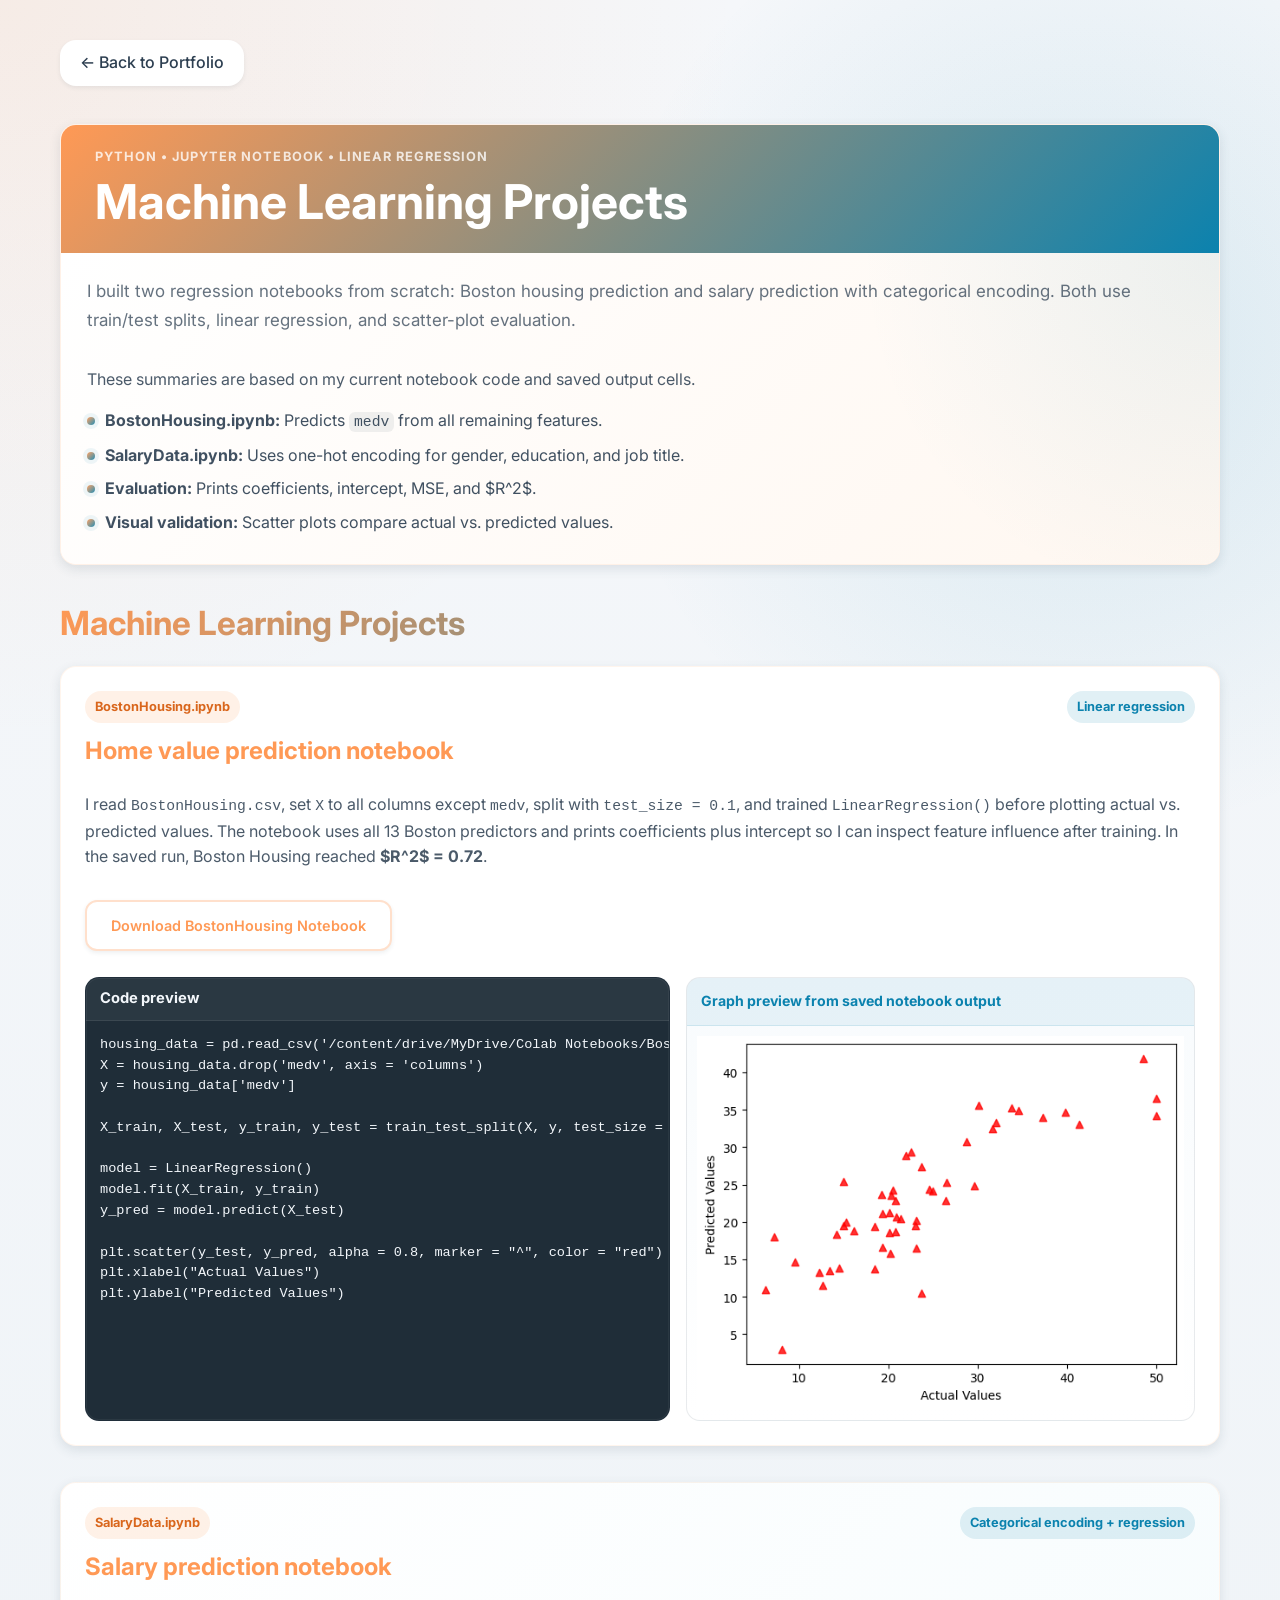
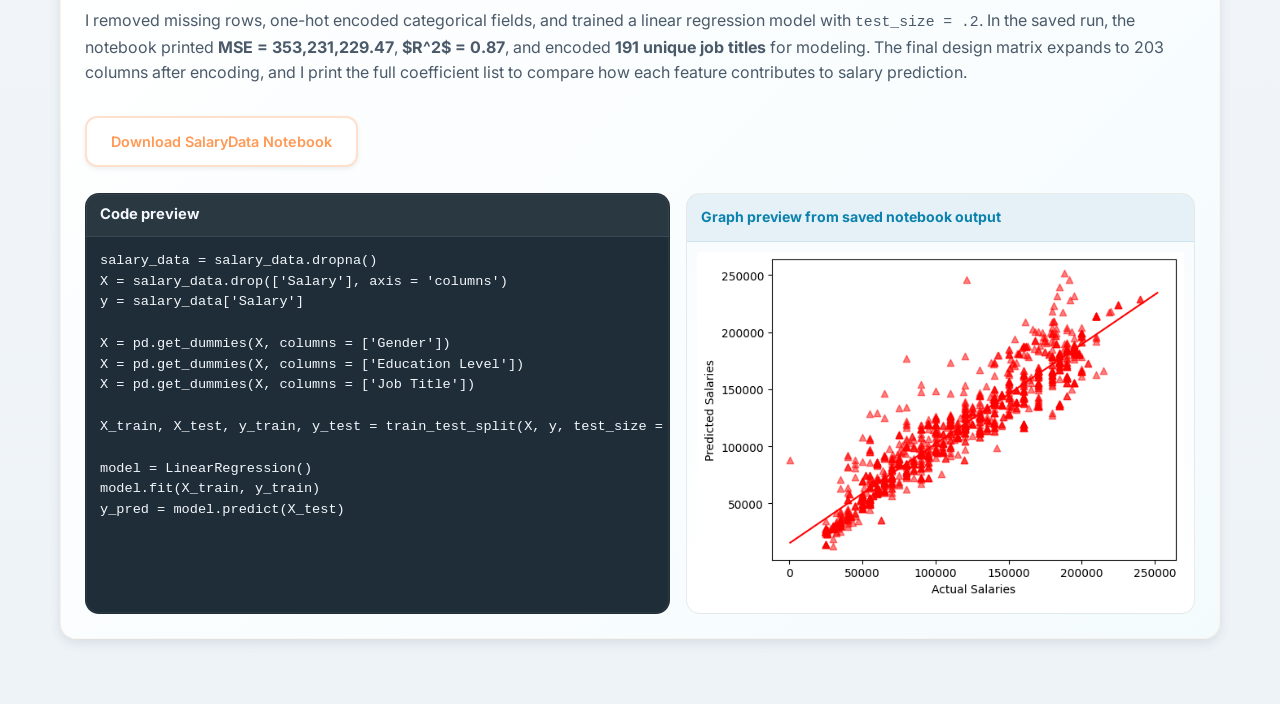
==== machine-learning.html @ 93d7e2ae "feat: add light skeuomorphic design system with interactive header and project carousel - Implemente" ====
<!DOCTYPE html>
<html lang="en">
<head>
    <meta charset="UTF-8">
    <meta name="viewport" content="width=device-width, initial-scale=1.0">
    <title>Machine Learning | Nathan Jeong</title>
    <link rel="stylesheet" href="shared.css">
    <link rel="stylesheet" href="ml.css">
</head>
<body class="ml-page">
    <div class="showcase-shell ml-shell">
        <div class="ml-header-wrapper">
            <a class="btn-back back-link" href="index.html">← Back to Portfolio</a>
            <header class="hero card ml-hero">
                <div class="hero-banner ml-hero-banner">
                    <div class="ml-banner-copy">
                        <p class="ml-banner-kicker">Python • Jupyter Notebook • Linear Regression</p>
                        <h1>Machine Learning Projects</h1>
                    </div>
                </div>

                <div class="hero-body ml-hero-body">
                    <div class="hero-copy ml-hero-copy">
                        <p class="hero-lead ml-hero-lead">
                            I built two regression notebooks from scratch: Boston housing prediction and salary prediction with categorical encoding. Both use train/test splits, linear regression, and scatter-plot evaluation.
                        </p>
                    </div>

                    <div class="login-callout ml-callout">
                    <p>These summaries are based on my current notebook code and saved output cells.</p>
                    <ul class="ml-focus-list">
                        <li><strong>BostonHousing.ipynb:</strong> Predicts <code>medv</code> from all remaining features.</li>
                        <li><strong>SalaryData.ipynb:</strong> Uses one-hot encoding for gender, education, and job title.</li>
                        <li><strong>Evaluation:</strong> Prints coefficients, intercept, MSE, and $R^2$.</li>
                        <li><strong>Visual validation:</strong> Scatter plots compare actual vs. predicted values.</li>
                    </ul>
                </div>
            </div>
        </header>
    </div>
    </div>

    <main class="container ml-main">
        <section class="section ml-section">
            <div class="section-heading">
                <h2>Machine Learning Projects</h2>
            </div>

            <article class="card experiment-card ml-project-card">
                <div class="experiment-topline">
                    <span class="experiment-badge">BostonHousing.ipynb</span>
                    <span class="experiment-meta">Linear regression</span>
                </div>
                <h3>Home value prediction notebook</h3>
                <p>
                    I read <code>BostonHousing.csv</code>, set <code>X</code> to all columns except
                    <code>medv</code>, split with <code>test_size = 0.1</code>, and trained
                    <code>LinearRegression()</code> before plotting actual vs. predicted values.
                    The notebook uses all 13 Boston predictors and prints coefficients plus intercept
                    so I can inspect feature influence after training. In the saved run,
                    Boston Housing reached <strong>$R^2$ = 0.72</strong>.
                </p>
                <div class="download-row">
                    <a class="btn btn-secondary" href="BostonHousing.ipynb" download>Download BostonHousing Notebook</a>
                </div>
                <div class="preview-grid">
                    <div class="code-panel">
                        <h4>Code preview</h4>
                        <pre><code>housing_data = pd.read_csv('/content/drive/MyDrive/Colab Notebooks/BostonHousing.csv')
X = housing_data.drop('medv', axis = 'columns')
y = housing_data['medv']

X_train, X_test, y_train, y_test = train_test_split(X, y, test_size = 0.1)

model = LinearRegression()
model.fit(X_train, y_train)
y_pred = model.predict(X_test)

plt.scatter(y_test, y_pred, alpha = 0.8, marker = "^", color = "red")
plt.xlabel("Actual Values")
plt.ylabel("Predicted Values")</code></pre>
                    </div>
                    <figure class="graph-panel">
                        <figcaption>Graph preview from saved notebook output</figcaption>
                        <img src="boston-graph-preview.png" alt="Boston Housing notebook scatter plot of actual versus predicted values" />
                    </figure>
                </div>
            </article>

            <article class="card experiment-card experiment-card-accent ml-project-card">
                <div class="experiment-topline">
                    <span class="experiment-badge">SalaryData.ipynb</span>
                    <span class="experiment-meta">Categorical encoding + regression</span>
                </div>
                <h3>Salary prediction notebook</h3>
                <p>
                    I removed missing rows, one-hot encoded categorical fields, and trained a linear
                    regression model with <code>test_size = .2</code>. In the saved run, the notebook
                    printed <strong>MSE = 353,231,229.47</strong>, <strong>$R^2$ = 0.87</strong>, and
                    encoded <strong>191 unique job titles</strong> for modeling.
                    The final design matrix expands to 203 columns after encoding, and I print the full
                    coefficient list to compare how each feature contributes to salary prediction.
                </p>
                <div class="download-row">
                    <a class="btn btn-secondary" href="SalaryData.ipynb" download>Download SalaryData Notebook</a>
                </div>
                <div class="preview-grid">
                    <div class="code-panel">
                        <h4>Code preview</h4>
                        <pre><code>salary_data = salary_data.dropna()
X = salary_data.drop(['Salary'], axis = 'columns')
y = salary_data['Salary']

X = pd.get_dummies(X, columns = ['Gender'])
X = pd.get_dummies(X, columns = ['Education Level'])
X = pd.get_dummies(X, columns = ['Job Title'])

X_train, X_test, y_train, y_test = train_test_split(X, y, test_size = .2)

model = LinearRegression()
model.fit(X_train, y_train)
y_pred = model.predict(X_test)</code></pre>
                    </div>
                    <figure class="graph-panel">
                        <figcaption>Graph preview from saved notebook output</figcaption>
                        <img src="salary-graph-preview.png" alt="Salary notebook scatter plot of actual salaries versus predicted salaries" />
                    </figure>
                </div>
            </article>
        </section>
    </main>

</body>
</html>
---- shared.css ----
/* ============================================
   Light Skeuomorphic Design System
   ============================================ */

@import url('https://fonts.googleapis.com/css2?family=Inter:wght@400;500;600;700&display=swap');

/* ============================================
   CSS Variables - 5 Color Palette
   ============================================ */
:root {
    /* Colors */
    --color-primary-white: #FFFFFF;
    --color-soft-gray: #F5F7FA;
    --color-light-orange: #FFE0CC;
    --color-medium-orange: #FF9955;
    --color-accent-teal: #0B82AE;
    --color-charcoal: #2C3E50;
    
    /* Shadows */
    --shadow-sm: 0 2px 4px rgba(44, 62, 80, 0.08);
    --shadow-md: 0 4px 12px rgba(44, 62, 80, 0.12);
    --shadow-lg: 0 8px 24px rgba(44, 62, 80, 0.15);
    --shadow-inset: inset 0 2px 4px rgba(44, 62, 80, 0.06);
    
    /* Borders */
    --border-radius-sm: 8px;
    --border-radius-md: 12px;
    --border-radius-lg: 16px;
    --border-radius-xl: 20px;
    
    /* Transitions */
    --transition-fast: 200ms ease;
    --transition-normal: 300ms ease;
}

/* ============================================
   Global Styles
   ============================================ */
* {
    margin: 0;
    padding: 0;
    box-sizing: border-box;
}

body {
    font-family: 'Inter', -apple-system, BlinkMacSystemFont, 'Segoe UI', sans-serif;
    background-color: var(--color-soft-gray);
    color: var(--color-charcoal);
    line-height: 1.6;
    -webkit-font-smoothing: antialiased;
    -moz-osx-font-smoothing: grayscale;
}

/* ============================================
   Typography
   ============================================ */
h1, h2, h3, h4, h5, h6 {
    color: var(--color-charcoal);
    font-weight: 700;
    line-height: 1.2;
    margin-bottom: 0.5em;
}

h1 { font-size: 2.5rem; }
h2 { font-size: 2rem; }
h3 { font-size: 1.5rem; }
h4 { font-size: 1.25rem; }

p {
    margin-bottom: 1em;
    color: var(--color-charcoal);
    opacity: 0.85;
}

/* ============================================
   Button Components
   ============================================ */
.btn {
    display: inline-block;
    padding: 12px 24px;
    font-size: 1rem;
    font-weight: 600;
    text-decoration: none;
    border-radius: var(--border-radius-md);
    cursor: pointer;
    transition: all var(--transition-normal);
    border: none;
    font-family: inherit;
}

.btn-primary {
    background: linear-gradient(135deg, var(--color-medium-orange) 0%, #FF7733 100%);
    color: var(--color-primary-white);
    box-shadow: var(--shadow-md);
}

.btn-primary:hover {
    transform: translateY(-2px);
    box-shadow: var(--shadow-lg);
}

.btn-primary:active {
    transform: translateY(0);
    box-shadow: var(--shadow-sm);
}

.btn-secondary {
    background: var(--color-primary-white);
    color: var(--color-medium-orange);
    box-shadow: var(--shadow-sm);
    border: 2px solid var(--color-light-orange);
}

.btn-secondary:hover {
    background: var(--color-light-orange);
    transform: translateY(-2px);
    box-shadow: var(--shadow-md);
}

.btn-back {
    display: inline-flex;
    align-items: center;
    gap: 8px;
    padding: 10px 20px;
    background: var(--color-primary-white);
    color: var(--color-charcoal);
    border-radius: var(--border-radius-lg);
    box-shadow: var(--shadow-sm);
    text-decoration: none;
    font-weight: 500;
    transition: all var(--transition-normal);
}

.btn-back:hover {
    transform: translateY(-2px);
    box-shadow: var(--shadow-md);
    background: var(--color-light-orange);
}

/* ============================================
   Card Components
   ============================================ */
.card {
    background: var(--color-primary-white);
    border-radius: var(--border-radius-lg);
    box-shadow: var(--shadow-md);
    padding: 24px;
    transition: all var(--transition-normal);
    border: 1px solid rgba(255, 153, 85, 0.1);
    will-change: transform;
    position: relative;
    z-index: 1;
}

.card:hover {
    transform: translateY(-3px);
    box-shadow: var(--shadow-lg);
    z-index: 2;
}

.card-header {
    background: linear-gradient(135deg, var(--color-light-orange) 0%, rgba(255, 224, 204, 0.5) 100%);
    border-radius: var(--border-radius-lg) var(--border-radius-lg) 0 0;
    padding: 32px 24px;
    text-align: center;
    box-shadow: var(--shadow-sm);
}

.card-body {
    background: var(--color-primary-white);
    border-radius: 0 0 var(--border-radius-lg) var(--border-radius-lg);
    padding: 24px;
}

/* ============================================
   Input Components
   ============================================ */
.input {
    width: 100%;
    padding: 12px 16px;
    font-size: 1rem;
    font-family: inherit;
    color: var(--color-charcoal);
    background: var(--color-primary-white);
    border: 2px solid var(--color-light-orange);
    border-radius: var(--border-radius-md);
    box-shadow: var(--shadow-inset);
    transition: all var(--transition-fast);
    outline: none;
}

.input:focus {
    border-color: var(--color-medium-orange);
    box-shadow: 0 0 0 3px rgba(255, 153, 85, 0.15), var(--shadow-inset);
}

.input::placeholder {
    color: var(--color-charcoal);
    opacity: 0.4;
}

/* Select Dropdown */
select.input {
    cursor: pointer;
    background-image: url("data:image/svg+xml,%3Csvg xmlns='http://www.w3.org/2000/svg' width='12' height='12' viewBox='0 0 12 12'%3E%3Cpath fill='%23FF9955' d='M6 9L1 4h10z'/%3E%3C/svg%3E");
    background-repeat: no-repeat;
    background-position: right 12px center;
    padding-right: 36px;
    appearance: none;
}

/* Range Slider */
input[type="range"] {
    -webkit-appearance: none;
    appearance: none;
    width: 100%;
    height: 8px;
    background: var(--color-light-orange);
    border-radius: 4px;
    outline: none;
    box-shadow: var(--shadow-inset);
}

input[type="range"]::-webkit-slider-thumb {
    -webkit-appearance: none;
    appearance: none;
    width: 24px;
    height: 24px;
    background: linear-gradient(135deg, var(--color-medium-orange), var(--color-accent-teal));
    border-radius: 50%;
    cursor: pointer;
    box-shadow: var(--shadow-md);
    transition: all var(--transition-fast);
}

input[type="range"]::-webkit-slider-thumb:hover {
    transform: scale(1.1);
    box-shadow: var(--shadow-lg);
}

input[type="range"]::-moz-range-thumb {
    width: 24px;
    height: 24px;
    background: linear-gradient(135deg, var(--color-medium-orange), var(--color-accent-teal));
    border-radius: 50%;
    cursor: pointer;
    border: none;
    box-shadow: var(--shadow-md);
    transition: all var(--transition-fast);
}

input[type="range"]::-moz-range-thumb:hover {
    transform: scale(1.1);
    box-shadow: var(--shadow-lg);
}

/* ============================================
   Container & Layout
   ============================================ */
.container {
    max-width: 1200px;
    margin: 0 auto;
    padding: 20px;
}

.section {
    margin-bottom: 48px;
}

/* ============================================
   Header Styles
   ============================================ */
.site-header {
    position: relative;
    overflow: hidden;
    isolation: isolate;
    background:
        radial-gradient(circle at var(--crack-x, 50%) var(--crack-y, 35%), rgba(11, 130, 174, 0.24), transparent 22%),
        linear-gradient(135deg, var(--color-light-orange) 0%, var(--color-primary-white) 100%);
    padding: 40px 20px;
    box-shadow: var(--shadow-md);
    border-bottom: 3px solid rgba(255, 153, 85, 0.3);
}

.site-header::before {
    content: '';
    position: absolute;
    inset: 0;
    background:
        repeating-linear-gradient(
            26deg,
            transparent 0 22px,
            rgba(11, 130, 174, var(--crack-strength, 0.05)) 22px 24px,
            transparent 24px 46px
        ),
        repeating-linear-gradient(
            -38deg,
            transparent 0 26px,
            rgba(11, 130, 174, calc(var(--crack-strength, 0.05) * 0.9)) 26px 28px,
            transparent 28px 56px
        );
    opacity: 0.72;
    pointer-events: none;
    z-index: 0;
    transform: translate(
        calc((var(--crack-x, 50%) - 50%) * 0.04),
        calc((var(--crack-y, 35%) - 50%) * 0.04)
    );
}

.site-header::after {
    content: '';
    position: absolute;
    inset: 0;
    background:
        radial-gradient(circle at var(--crack-x, 50%) var(--crack-y, 35%), rgba(11, 130, 174, 0.18), transparent 34%),
        radial-gradient(circle at calc(var(--crack-x, 50%) + 14%) calc(var(--crack-y, 35%) - 10%), rgba(11, 130, 174, 0.08), transparent 28%);
    mix-blend-mode: multiply;
    pointer-events: none;
    z-index: 0;
}

.site-header-content {
    position: relative;
    z-index: 1;
    max-width: 1200px;
    margin: 0 auto;
    display: grid;
    grid-template-columns: minmax(280px, 1fr) minmax(360px, 1.15fr);
    gap: 24px;
    align-items: stretch;
}

.site-header-copy {
    display: flex;
    flex-direction: column;
    justify-content: flex-start;
    min-height: 100%;
    text-align: center;
    align-items: center;
    padding-top: 12px;
}

.header-contact-row {
    display: flex;
    flex-wrap: wrap;
    align-items: center;
    justify-content: center;
    gap: 10px 16px;
    margin-top: 10px;
}

.school-line-icon {
    width: 34px;
    height: 34px;
    object-fit: contain;
    border: 0;
    border-radius: 0;
    box-shadow: none;
    background: transparent;
    flex: 0 0 auto;
}

.header-contact-link {
    color: rgba(44, 62, 80, 0.8);
    text-decoration: none;
    font-size: 0.9rem;
    border-bottom: 1px solid rgba(44, 62, 80, 0.18);
    transition: color var(--transition-fast), border-color var(--transition-fast);
}

.header-contact-link:hover {
    color: var(--color-accent-teal);
    border-color: var(--color-accent-teal);
}

.header-actions {
    display: flex;
    flex-wrap: wrap;
    gap: 12px;
    margin-top: auto;
    padding-top: 28px;
    justify-content: center;
    align-items: center;
}

.header-actions .btn {
    display: inline-flex;
    align-items: center;
    justify-content: center;
}

.header-linkedin {
    display: inline-flex;
    align-items: center;
    justify-content: center;
    width: 36px;
    height: 36px;
    border-radius: 999px;
    background: rgba(255, 255, 255, 0.55);
    border: 1px solid rgba(44, 62, 80, 0.08);
    box-shadow: var(--shadow-sm);
    transition: transform var(--transition-normal), box-shadow var(--transition-normal), background var(--transition-normal);
}

.header-linkedin:hover {
    transform: translateY(-2px);
    box-shadow: var(--shadow-md);
    background: rgba(255, 255, 255, 0.8);
}

.header-linkedin svg,
.header-resume-link svg {
    width: 18px;
    height: 18px;
    fill: rgba(44, 62, 80, 0.82);
}

.header-resume-link {
    display: inline-flex;
    align-items: center;
    justify-content: center;
    gap: 6px;
    min-height: 36px;
    color: var(--color-charcoal);
    text-decoration: none;
    font-size: 0.88rem;
    font-weight: 600;
    padding: 0 10px;
    border-radius: 999px;
    border: 1px solid rgba(44, 62, 80, 0.08);
    background: rgba(255, 255, 255, 0.55);
    box-shadow: var(--shadow-sm);
    transition: transform var(--transition-fast), box-shadow var(--transition-fast), background var(--transition-fast);
}

.header-resume-link:hover {
    transform: translateY(-2px);
    box-shadow: var(--shadow-md);
    background: rgba(255, 255, 255, 0.8);
}

.header-linkedin:hover svg,
.header-resume-link:hover svg {
    fill: var(--color-accent-teal);
}

.header-about {
    align-self: stretch;
    min-height: 100%;
    text-align: left;
    padding: 32px;
    backdrop-filter: blur(4px);
}

.site-header h1 {
    font-size: 3rem;
    margin-bottom: 8px;
    color: var(--color-accent-teal);
}

.site-header p {
    font-size: 1.1rem;
    opacity: 0.7;
    max-width: 42ch;
}

.site-header-copy h1,
.site-header-copy p {
    margin-left: auto;
    margin-right: auto;
}

.header-about h2 {
    margin-bottom: 16px;
    color: #e67a3a;
    background: linear-gradient(135deg, #e67a3a 0%, #0b82ae 100%);
    -webkit-background-clip: text;
    background-clip: text;
    -webkit-text-fill-color: transparent;
}

.header-about p {
    max-width: 60ch;
    margin-bottom: 14px;
    color: #c96a33;
    background: linear-gradient(135deg, #c96a33 0%, #1c84ad 100%);
    -webkit-background-clip: text;
    background-clip: text;
    -webkit-text-fill-color: transparent;
    opacity: 0.98;
}

/* ============================================
   Image Styles
   ============================================ */
img {
    max-width: 100%;
    height: auto;
    border-radius: var(--border-radius-md);
    box-shadow: var(--shadow-sm);
    border: 3px solid var(--color-primary-white);
}

/* ============================================
   Utility Classes
   ============================================ */
.text-center { text-align: center; }
.mt-1 { margin-top: 8px; }
.mt-2 { margin-top: 16px; }
.mt-3 { margin-top: 24px; }
.mt-4 { margin-top: 32px; }
.mb-1 { margin-bottom: 8px; }
.mb-2 { margin-bottom: 16px; }
.mb-3 { margin-bottom: 24px; }
.mb-4 { margin-bottom: 32px; }
.p-1 { padding: 8px; }
.p-2 { padding: 16px; }
.p-3 { padding: 24px; }
.p-4 { padding: 32px; }

/* ============================================
   Responsive Design
   ============================================ */
@media (max-width: 768px) {
    h1 { font-size: 2rem; }
    h2 { font-size: 1.5rem; }
    .site-header h1 { font-size: 2rem; }
    .card { padding: 16px; }

    .site-header-content {
        grid-template-columns: 1fr;
    }

    .site-header-copy {
        text-align: center;
        align-items: center;
        padding-top: 4px;
    }

    .header-actions {
        justify-content: center;
    }

    .header-contact-row {
        gap: 8px 12px;
    }

    .header-about {
        padding: 24px;
    }
}
---- ml.css ----
.ml-page {
    background:
        radial-gradient(circle at top left, rgba(255, 153, 85, 0.12), transparent 28%),
        radial-gradient(circle at 85% 15%, rgba(11, 130, 174, 0.12), transparent 22%),
        linear-gradient(180deg, #f5f7fa 0%, #eef3f7 100%);
}

.ml-shell {
    padding-top: 20px;
}

.ml-hero {
    padding: 0;
    background: #ffffff;
    border: 1px solid rgba(255, 153, 85, 0.14);
    overflow: hidden;
    max-width: 1200px;
    margin: 0 auto;
}

.ml-hero-banner {
    min-height: 126px;
    padding: 22px 34px;
    display: flex;
    align-items: center;
    justify-content: flex-start;
    background: linear-gradient(135deg, #ff9955 0%, #0b82ae 100%);
}

.ml-banner-copy {
    display: flex;
    flex-direction: column;
    gap: 6px;
}

.ml-banner-kicker {
    margin: 0;
    color: rgba(255, 255, 255, 0.92);
    font-size: 0.8rem;
    font-weight: 700;
    letter-spacing: 0.08em;
    text-transform: uppercase;
}

.ml-banner-copy h1 {
    margin: 0;
    color: #ffffff;
    background: none;
    -webkit-text-fill-color: #ffffff;
    font-size: clamp(2rem, 4vw, 3rem);
}

.ml-hero-body {
    display: flex;
    flex-direction: column;
    align-items: stretch;
    gap: 16px;
    padding: 24px 26px 28px;
    background:
        radial-gradient(circle at top right, rgba(11, 130, 174, 0.08), transparent 30%),
        linear-gradient(135deg, #ffffff 0%, #fff7f0 100%);
}

.ml-hero-copy {
    min-width: 0;
    display: flex;
    flex-direction: column;
    justify-content: center;
}

.ml-hero-lead {
    margin-top: 0;
    margin-bottom: 16px;
    color: rgba(44, 62, 80, 0.86);
    font-size: 1.06rem;
    line-height: 1.7;
}

.ml-callout {
    min-width: 0;
    align-self: stretch;
}

.ml-header-wrapper {
    display: flex;
    flex-direction: column;
    align-items: flex-start;
    gap: 16px;
    max-width: 1200px;
    margin: 0 auto;
    padding: 20px;
}

.ml-header-wrapper .btn-back {
    margin-bottom: 0;
}

.ml-header-wrapper .ml-hero {
    width: 100%;
    margin: 0;
}

.btn-back.back-link {
    margin-bottom: 22px;
}

.ml-header,
.eyebrow {
    display: none;
}

.ml-hero-card h2,
.section-heading h2,
.ml-footer-card h2 {
    color: #2c3e50;
}

.ml-hero-card {
    align-self: stretch;
    display: flex;
    flex-direction: column;
    justify-content: space-between;
    padding: 16px 18px;
    min-height: 100%;
    background: linear-gradient(135deg, rgba(255, 224, 204, 0.55), rgba(11, 130, 174, 0.08));
    border: 1px solid rgba(255, 153, 85, 0.16);
}

.ml-hero-card h2 {
    color: #0b6f97;
}

.ml-hero-card p {
    margin-bottom: 0;
    color: rgba(44, 62, 80, 0.85);
}

.ml-focus-list {
    list-style: none;
    display: grid;
    gap: 8px;
    margin: 14px 0 0;
}

.ml-focus-list li {
    position: relative;
    padding-left: 18px;
    color: #2c3e50;
    opacity: 0.9;
}

.ml-focus-list code {
    font-family: ui-monospace, SFMono-Regular, Menlo, Monaco, Consolas, monospace;
    font-size: 0.92em;
    background: rgba(44, 62, 80, 0.08);
    padding: 2px 5px;
    border-radius: 6px;
}

.ml-focus-list li::before {
    content: '';
    position: absolute;
    left: 0;
    top: 0.55em;
    width: 8px;
    height: 8px;
    border-radius: 999px;
    background: linear-gradient(135deg, #ff9955 0%, #0b82ae 100%);
    box-shadow: 0 0 0 4px rgba(11, 130, 174, 0.08);
}

.ml-main {
    padding: 20px;
    max-width: 1200px;
    margin: 0 auto;
}

.section-heading {
    margin-bottom: 22px;
    text-align: left;
}

.section-heading h2 {
    background: linear-gradient(135deg, #ff9955 0%, #0b82ae 100%);
    -webkit-background-clip: text;
    background-clip: text;
    -webkit-text-fill-color: transparent;
    max-width: none;
    margin-bottom: 0;
    font-size: clamp(1.8rem, 2.6vw, 2.4rem);
}

.experiment-grid {
    display: flex;
    flex-direction: column;
    gap: 0;
}

.experiment-card {
    min-height: 100%;
    display: flex;
    flex-direction: column;
    gap: 14px;
    margin: 0;
    width: 100%;
}

.ml-project-card + .ml-project-card {
    margin-top: 36px;
}

.experiment-card h3 {
    color: #ff9955;
}

.experiment-card code,
.experiment-meta code {
    font-family: ui-monospace, SFMono-Regular, Menlo, Monaco, Consolas, monospace;
    font-size: 0.92em;
}

.experiment-card-accent {
    background: linear-gradient(135deg, #ffffff 0%, #f4fbfd 100%);
}

.download-row {
    margin-bottom: 12px;
}

.download-row .btn {
    font-size: 0.9rem;
}

.experiment-topline {
    display: flex;
    justify-content: space-between;
    gap: 12px;
    flex-wrap: wrap;
}

.experiment-badge,
.experiment-meta {
    display: inline-flex;
    align-items: center;
    padding: 6px 10px;
    border-radius: 999px;
    font-size: 0.8rem;
    font-weight: 700;
}

.experiment-badge {
    background: rgba(255, 153, 85, 0.14);
    color: #d9661c;
}

.experiment-meta {
    background: rgba(11, 130, 174, 0.12);
    color: #0b82ae;
}

.experiment-tags {
    display: flex;
    flex-wrap: wrap;
    gap: 10px;
    margin-top: auto;
}

.preview-grid {
    display: grid;
    grid-template-columns: 1.15fr 1fr;
    gap: 16px;
}

.code-panel,
.graph-panel {
    border-radius: 14px;
    border: 1px solid rgba(44, 62, 80, 0.1);
    overflow: hidden;
}

.code-panel {
    background: #1f2d38;
    box-shadow: inset 0 0 0 1px rgba(255, 255, 255, 0.05);
}

.code-panel h4 {
    margin: 0;
    padding: 12px 14px;
    color: #f3f7fb;
    font-size: 0.92rem;
    background: rgba(255, 255, 255, 0.05);
    border-bottom: 1px solid rgba(255, 255, 255, 0.08);
}

.code-panel pre {
    margin: 0;
    padding: 14px;
    overflow-x: auto;
}

.code-panel code {
    color: #f3f7fb;
    font-family: ui-monospace, SFMono-Regular, Menlo, Monaco, Consolas, monospace;
    font-size: 0.85rem;
    line-height: 1.5;
}

.graph-panel {
    margin: 0;
    background: linear-gradient(180deg, #f8fbfd 0%, #ffffff 100%);
}

.graph-panel figcaption {
    padding: 12px 14px;
    font-size: 0.88rem;
    color: #0b82ae;
    font-weight: 700;
    background: rgba(11, 130, 174, 0.08);
    border-bottom: 1px solid rgba(11, 130, 174, 0.12);
}

.graph-panel img {
    width: 100%;
    height: auto;
    display: block;
    border: 0;
    border-radius: 0;
    box-shadow: none;
    padding: 10px;
}

.experiment-tags span {
    padding: 7px 10px;
    border-radius: 999px;
    background: rgba(44, 62, 80, 0.06);
    color: #2c3e50;
    font-size: 0.85rem;
    font-weight: 600;
}

.code-snapshot {
    margin-top: auto;
    padding: 16px;
    border-radius: 14px;
    background: #1f2d38;
    color: #f3f7fb;
    box-shadow: inset 0 0 0 1px rgba(255, 255, 255, 0.06);
}

.code-snapshot p {
    color: #f3f7fb;
    opacity: 0.92;
    margin-bottom: 8px;
    font-family: ui-monospace, SFMono-Regular, Menlo, Monaco, Consolas, monospace;
    font-size: 0.92rem;
}

.workflow-grid {
    display: grid;
    grid-template-columns: repeat(4, minmax(0, 1fr));
    gap: 16px;
}

.workflow-step {
    min-height: 100%;
    display: flex;
    flex-direction: column;
}

.workflow-number {
    display: inline-flex;
    width: fit-content;
    padding: 6px 10px;
    border-radius: 999px;
    margin-bottom: 14px;
    background: rgba(255, 153, 85, 0.14);
    color: #d9661c;
    font-size: 0.78rem;
    font-weight: 800;
    letter-spacing: 0.08em;
}

.workflow-step h3 {
    color: #0b82ae;
}

.workflow-step p {
    margin-bottom: 0;
}

.ml-footer-card {
    display: grid;
    grid-template-columns: minmax(0, 1.15fr) minmax(0, 1fr) auto;
    gap: 18px;
    align-items: center;
    background: linear-gradient(135deg, #ffffff 0%, #f8fbfd 100%);
}

.ml-footer-card p {
    margin-bottom: 0;
}

.ml-footer-card .btn {
    justify-self: end;
}

@media (max-width: 960px) {
    .experiment-grid,
    .preview-grid,
    .workflow-grid,
    .ml-footer-card {
        grid-template-columns: 1fr;
    }

    .ml-hero-body {
        grid-template-columns: 1fr;
        align-items: stretch;
    }

    .ml-callout {
        min-width: 0;
    }

    .ml-project-card + .ml-project-card {
        margin-top: 28px;
    }

    .ml-footer-card .btn {
        justify-self: start;
    }
}

@media (max-width: 768px) {
    .ml-hero-banner,
    .ml-hero-body {
        padding-left: 18px;
        padding-right: 18px;
    }

    .ml-banner-copy h1 {
        font-size: 2rem;
    }

    .ml-hero-lead {
        max-width: none;
    }

    .section-heading h2 {
        max-width: none;
    }
}
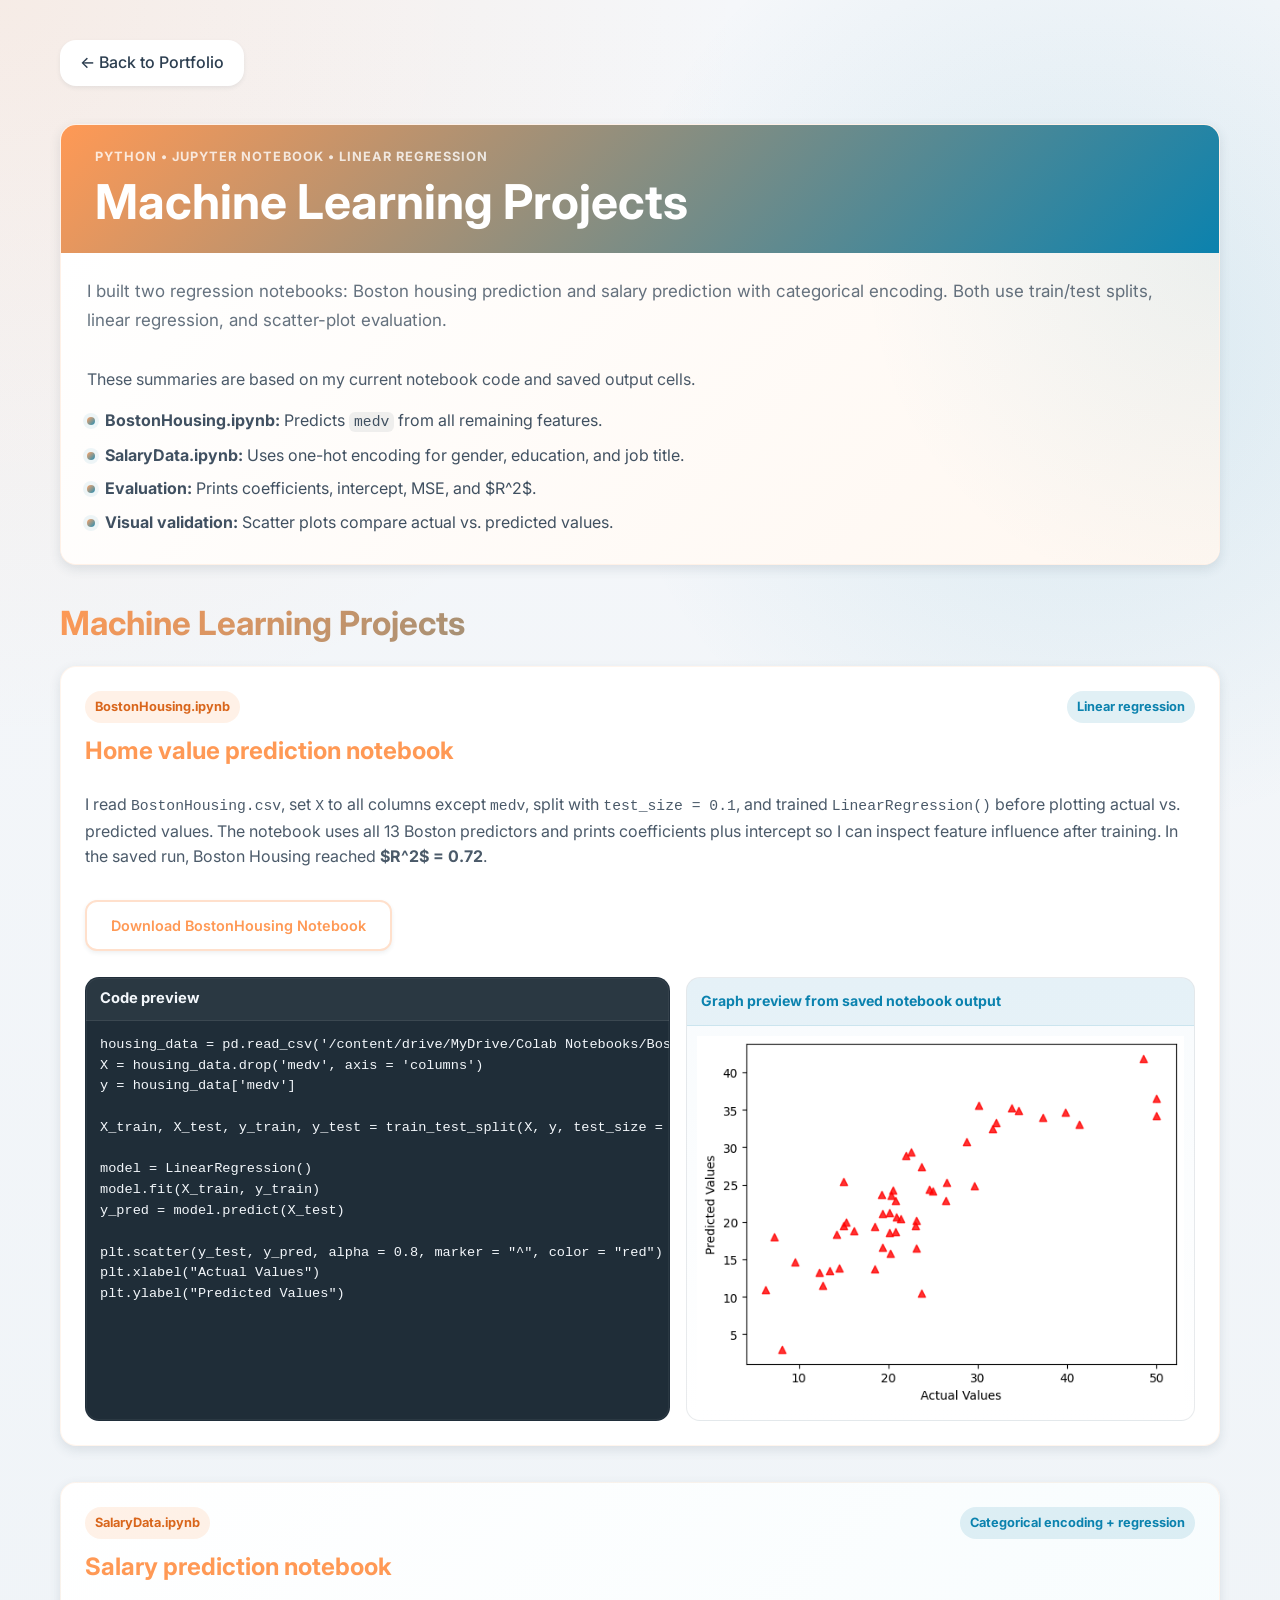
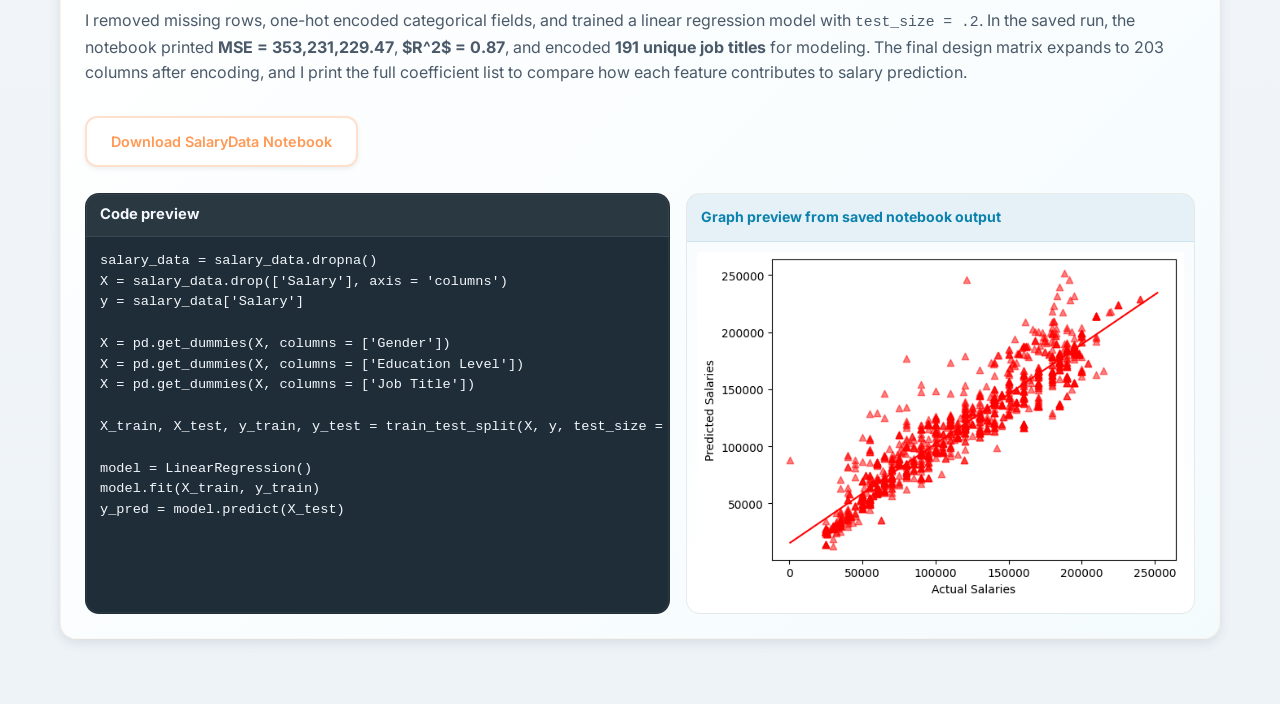
==== commit 8a11a211: "fix: update student description and refine project summary in portfolio" ====
--- a/machine-learning.html
+++ b/machine-learning.html
@@ -22,7 +22,7 @@
                 <div class="hero-body ml-hero-body">
                     <div class="hero-copy ml-hero-copy">
                         <p class="hero-lead ml-hero-lead">
-                            I built two regression notebooks from scratch: Boston housing prediction and salary prediction with categorical encoding. Both use train/test splits, linear regression, and scatter-plot evaluation.
+                            I built two regression notebooks: Boston housing prediction and salary prediction with categorical encoding. Both use train/test splits, linear regression, and scatter-plot evaluation.
                         </p>
                     </div>
 
